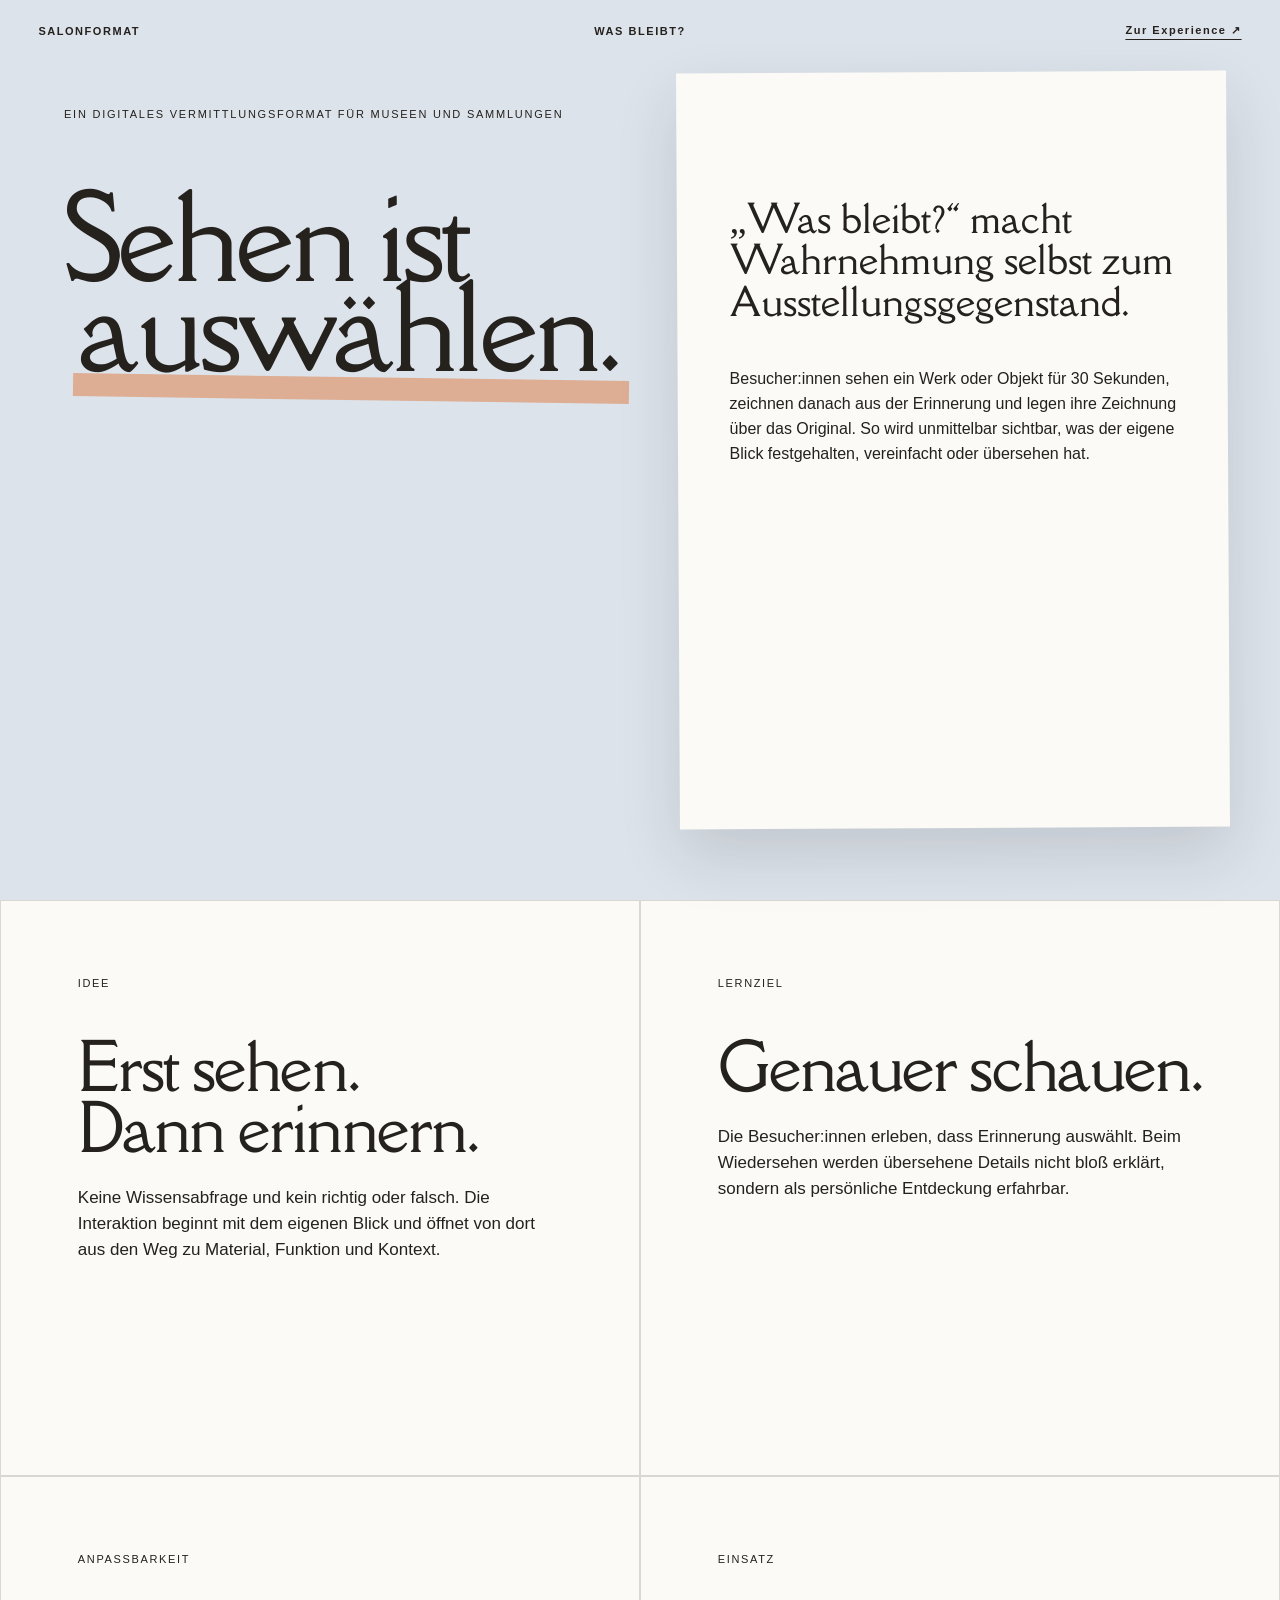
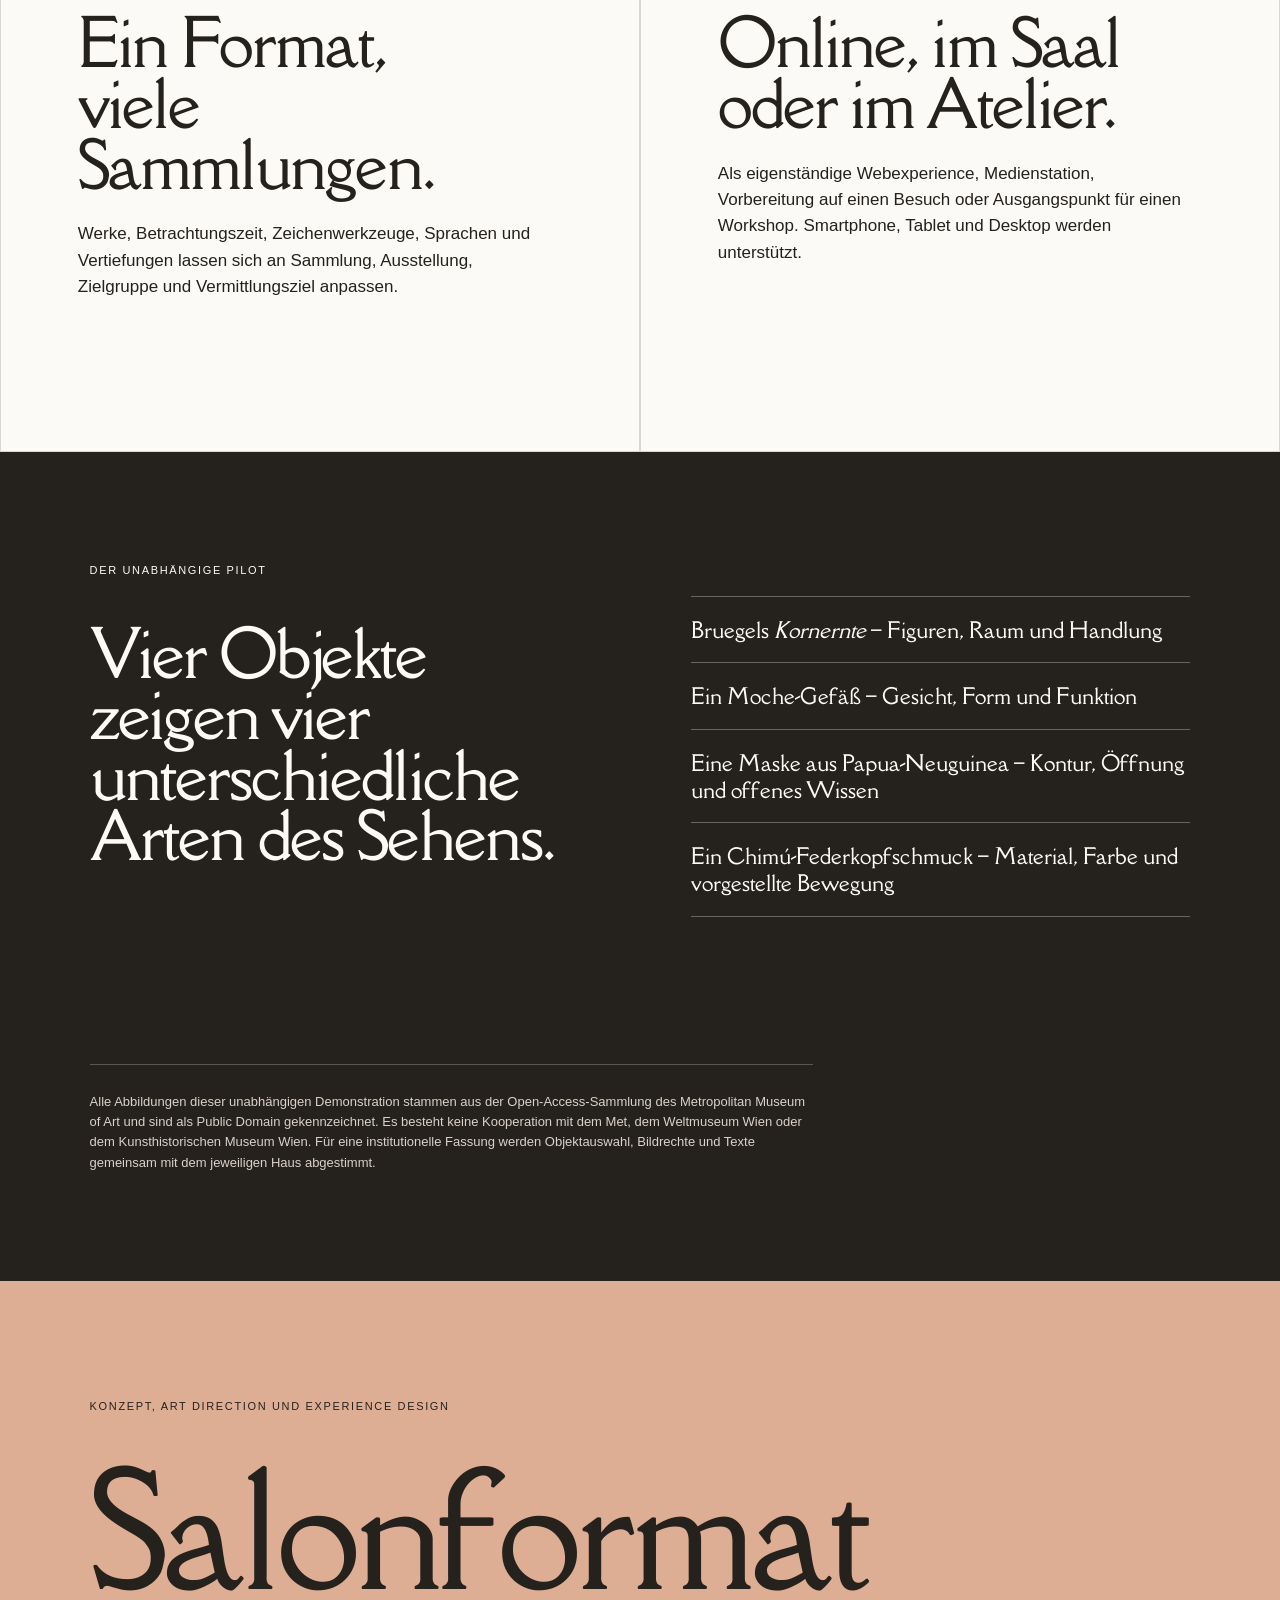
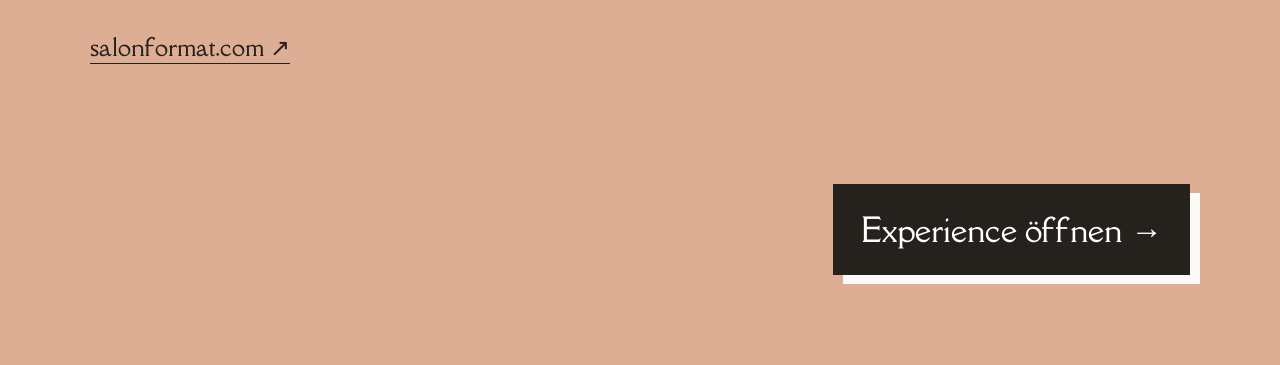
==== institutions.html @ a473eda8 "Complete the institutional museum pilot" ====
<!doctype html>
<html lang="de">
<head>
  <meta charset="UTF-8">
  <meta name="viewport" content="width=device-width,initial-scale=1,viewport-fit=cover">
  <meta name="theme-color" content="#dce3eb">
  <title>Was bleibt? — Für Museen</title>
  <link rel="preload" href="assets/DellaRespira-Regular.ttf" as="font" type="font/ttf" crossorigin>
  <link rel="stylesheet" href="institutions.css?v=2">
  <link rel="stylesheet" href="institutions-overrides.css?v=1">
</head>
<body>
  <header><a href="index.html#prologue">SALONFORMAT</a><span>WAS BLEIBT?</span><a href="index.html#prologue">Zur Experience ↗</a></header>
  <main>
    <section class="hero">
      <p>Ein digitales Vermittlungsformat für Museen und Sammlungen</p>
      <h1>Sehen ist<br><em>auswählen.</em></h1>
      <div class="hero-copy"><strong>„Was bleibt?“ macht Wahrnehmung selbst zum Ausstellungsgegenstand.</strong><p>Besucher:innen sehen ein Werk oder Objekt für 30 Sekunden, zeichnen danach aus der Erinnerung und legen ihre Zeichnung über das Original. So wird unmittelbar sichtbar, was der eigene Blick festgehalten, vereinfacht oder übersehen hat.</p></div>
    </section>
    <section class="facts" aria-label="Projektübersicht">
      <article><span>Idee</span><h2>Erst sehen.<br>Dann erinnern.</h2><p>Keine Wissensabfrage und kein richtig oder falsch. Die Interaktion beginnt mit dem eigenen Blick und öffnet von dort aus den Weg zu Material, Funktion und Kontext.</p></article>
      <article><span>Lernziel</span><h2>Genauer schauen.</h2><p>Die Besucher:innen erleben, dass Erinnerung auswählt. Beim Wiedersehen werden übersehene Details nicht bloß erklärt, sondern als persönliche Entdeckung erfahrbar.</p></article>
      <article><span>Anpassbarkeit</span><h2>Ein Format,<br>viele Sammlungen.</h2><p>Werke, Betrachtungszeit, Zeichenwerkzeuge, Sprachen und Vertiefungen lassen sich an Sammlung, Ausstellung, Zielgruppe und Vermittlungsziel anpassen.</p></article>
      <article><span>Einsatz</span><h2>Online, im Saal<br>oder im Atelier.</h2><p>Als eigenständige Webexperience, Medienstation, Vorbereitung auf einen Besuch oder Ausgangspunkt für einen Workshop. Smartphone, Tablet und Desktop werden unterstützt.</p></article>
    </section>
    <section class="pilot">
      <div><span>Der unabhängige Pilot</span><h2>Vier Objekte zeigen vier unterschiedliche Arten des Sehens.</h2></div>
      <ol><li>Bruegels <i>Kornernte</i> – Figuren, Raum und Handlung</li><li>Ein Moche-Gefäß – Gesicht, Form und Funktion</li><li>Eine Maske aus Papua-Neuguinea – Kontur, Öffnung und offenes Wissen</li><li>Ein Chimú-Federkopfschmuck – Material, Farbe und vorgestellte Bewegung</li></ol>
      <p class="legal">Alle Abbildungen dieser unabhängigen Demonstration stammen aus der Open-Access-Sammlung des Metropolitan Museum of Art und sind als Public Domain gekennzeichnet. Es besteht keine Kooperation mit dem Met, dem Weltmuseum Wien oder dem Kunsthistorischen Museum Wien. Für eine institutionelle Fassung werden Objektauswahl, Bildrechte und Texte gemeinsam mit dem jeweiligen Haus abgestimmt.</p>
    </section>
    <section class="contact"><p>Konzept, Art Direction und Experience Design</p><h2>Salonformat</h2><a href="https://salonformat.com">salonformat.com ↗</a><a class="experience-link" href="index.html#prologue">Experience öffnen →</a></section>
  </main>
</body>
</html>
---- institutions.css ----
@font-face{font-family:Della;src:url('assets/DellaRespira-Regular.ttf')}*{box-sizing:border-box}html{background:#dce3eb;color:#25211d}body{margin:0;font-family:Arial,sans-serif}a{color:inherit;text-decoration:none}header{position:fixed;z-index:5;inset:0 0 auto;display:grid;grid-template-columns:1fr auto 1fr;align-items:center;padding:24px 3vw;font-size:11px;font-weight:700;letter-spacing:.14em}header a:last-child{text-align:right;text-decoration:underline;text-underline-offset:5px}main{overflow:hidden}.hero{position:relative;min-height:100svh;padding:12vh 5vw 8vh}.hero:before{content:"";position:absolute;right:4vw;top:8vh;width:43vw;height:84vh;background:#fbfaf6;box-shadow:0 26px 62px rgba(37,33,29,.14);transform:rotate(-.3deg)}.hero>p{position:relative;margin:0;font-size:11px;letter-spacing:.16em;text-transform:uppercase}.hero h1{position:relative;width:54vw;margin:8vh 0 0;font:clamp(74px,11vw,168px)/.74 Della;letter-spacing:-.035em}.hero h1 em{position:relative;margin-left:.25em;font-style:normal}.hero h1 em:after{content:"";position:absolute;z-index:-1;left:-.04em;right:-.1em;bottom:.04em;height:.2em;background:#deae94;transform:rotate(.8deg)}.hero-copy{position:absolute;z-index:2;right:8vw;top:22vh;width:35vw}.hero-copy strong{display:block;font:clamp(29px,3vw,44px)/1.08 Della}.hero-copy p{margin-top:5vh;max-width:52ch;font-size:16px;line-height:1.55}.facts{display:grid;grid-template-columns:repeat(2,1fr);background:#fbfaf6}.facts article{min-height:64vh;padding:8vh 6vw;border:1px solid rgba(37,33,29,.16)}.facts span,.pilot span,.contact>p{font-size:11px;letter-spacing:.15em;text-transform:uppercase}.facts h2,.pilot h2,.contact h2{margin:5vh 0 3vh;font:clamp(43px,5vw,74px)/.95 Della;letter-spacing:-.03em}.facts p{max-width:50ch;font-size:17px;line-height:1.55}.pilot{display:grid;grid-template-columns:1fr 1fr;gap:8vw;padding:12vh 7vw;background:#25211d;color:#fbfaf6}.pilot ol{margin:4vh 0 0;padding:0;list-style:none}.pilot li{padding:19px 0;border-top:1px solid rgba(255,255,255,.3);font:21px/1.3 Della}.pilot li:last-child{border-bottom:1px solid rgba(255,255,255,.3)}.legal{grid-column:1/-1;margin:5vh 0 0;padding-top:3vh;border-top:1px solid rgba(255,255,255,.24);max-width:100ch;font-size:13px;line-height:1.55;color:#d9d2c8}.contact{position:relative;min-height:76vh;padding:12vh 7vw;background:#deae94}.contact h2{font-size:clamp(76px,12vw,180px)}.contact>a{display:block;width:max-content;margin-top:15px;font:24px Della;border-bottom:1px solid}.contact .experience-link{position:absolute;right:7vw;bottom:10vh;padding:24px 28px;background:#25211d;color:#fff;border:0;font-size:32px;box-shadow:10px 9px 0 #fbfaf6}@media(max-width:760px){header{padding:18px 5vw;font-size:9px}header span{display:none}.hero{min-height:auto;padding:13vh 6vw 8vh}.hero:before{position:relative;display:block;right:auto;top:auto;width:100%;height:52vh;margin-top:8vh}.hero h1{position:absolute;z-index:2;top:16vh;left:6vw;width:88vw;margin:0;font-size:20vw}.hero-copy{position:relative;right:auto;top:auto;width:auto;margin-top:7vh}.hero-copy strong{font-size:30px}.hero-copy p{font-size:15px}.facts{display:block}.facts article{min-height:0;padding:8vh 7vw}.facts h2{font-size:47px}.facts p{font-size:16px}.pilot{display:block;padding:10vh 7vw}.pilot h2{font-size:45px}.pilot ol{margin-top:7vh}.pilot li{font-size:19px}.legal{margin-top:7vh}.contact{min-height:70vh;padding:10vh 7vw}.contact h2{font-size:22vw}.contact .experience-link{left:7vw;right:auto;bottom:8vh;font-size:24px}}
---- institutions-overrides.css ----
@media (min-width: 761px) {
  .hero h1 {
    width: 46vw;
    font-size: clamp(70px, 9vw, 132px);
    line-height: .78;
  }

  .hero h1 em {
    margin-left: .12em;
  }
}
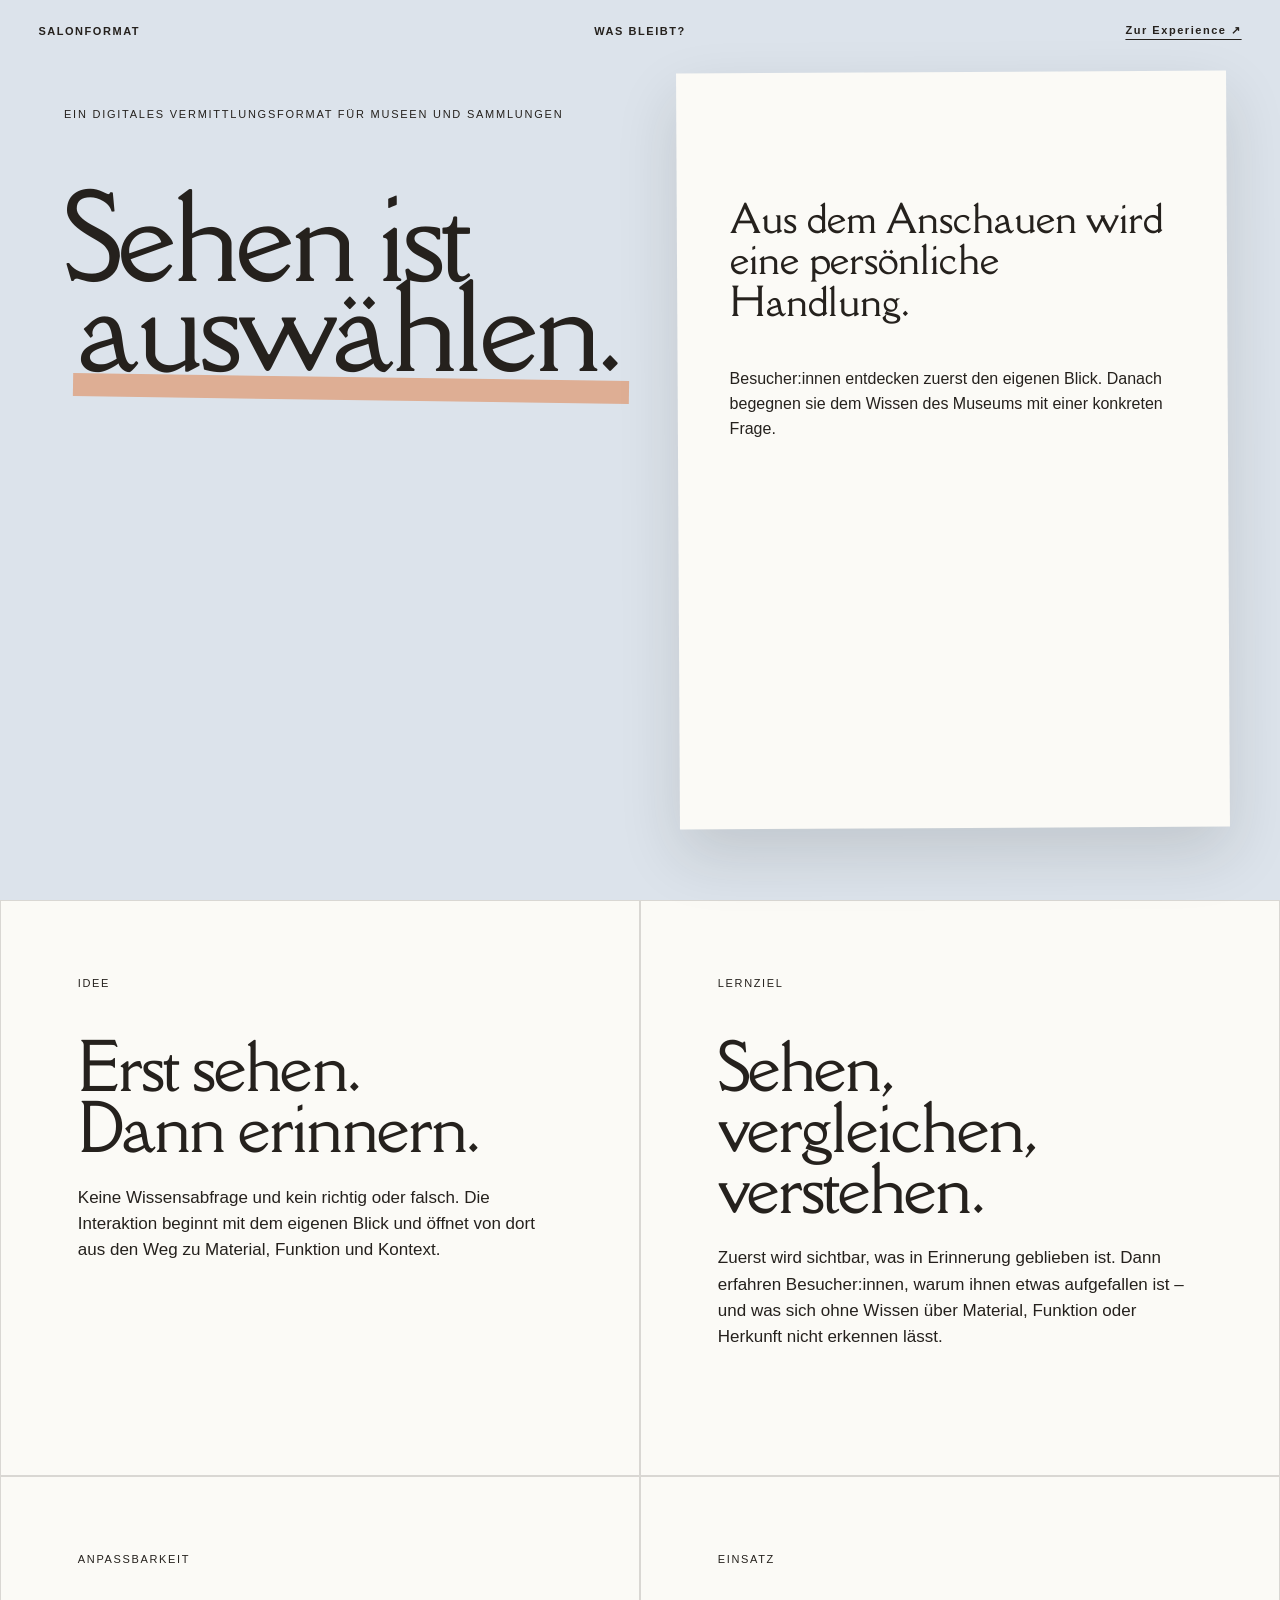
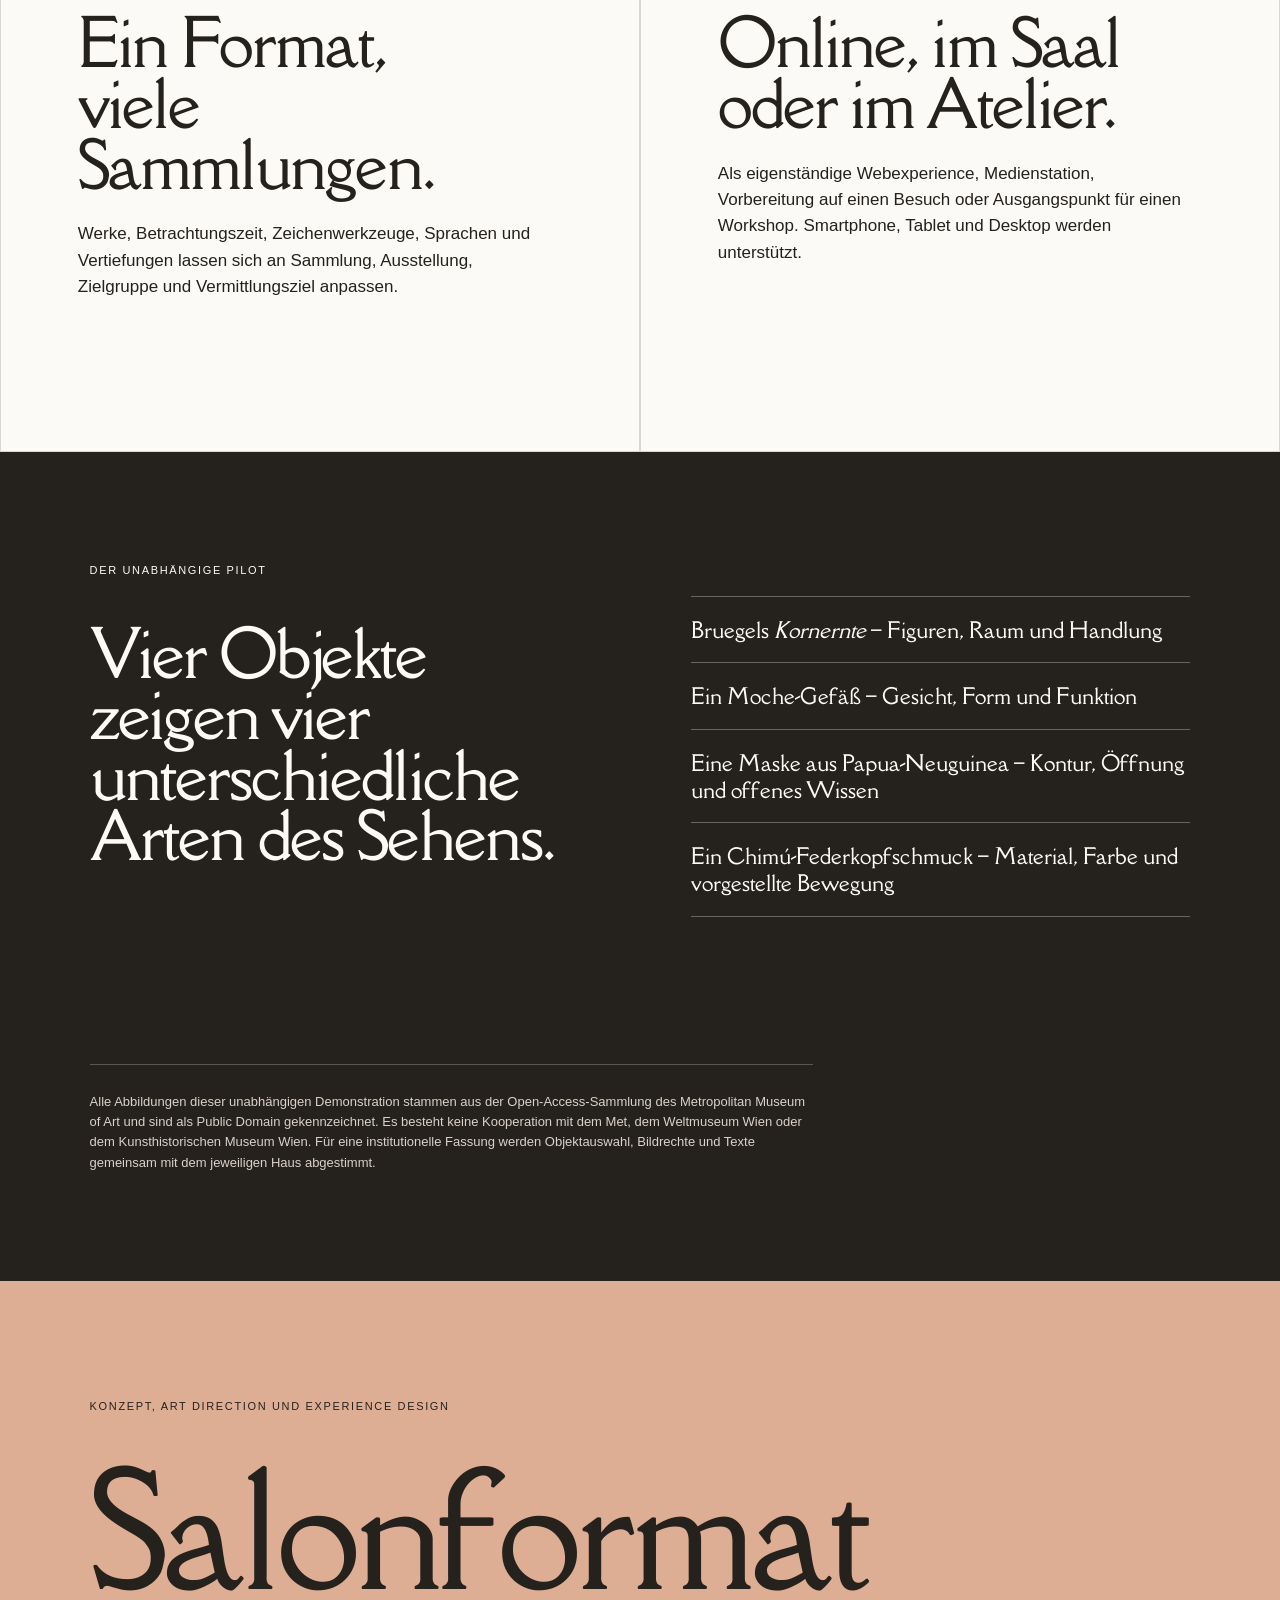
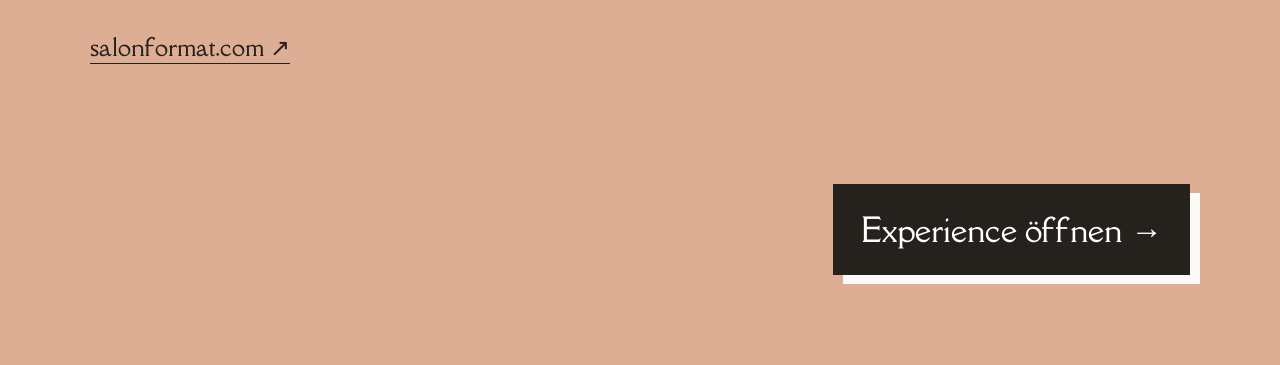
==== commit 1a0cafde: "Connect perception with museum context" ====
--- a/institutions.html
+++ b/institutions.html
@@ -7,7 +7,7 @@
   <title>Was bleibt? — Für Museen</title>
   <link rel="preload" href="assets/DellaRespira-Regular.ttf" as="font" type="font/ttf" crossorigin>
   <link rel="stylesheet" href="institutions.css?v=2">
-  <link rel="stylesheet" href="institutions-overrides.css?v=1">
+  <link rel="stylesheet" href="institutions-overrides.css?v=2">
 </head>
 <body>
   <header><a href="index.html#prologue">SALONFORMAT</a><span>WAS BLEIBT?</span><a href="index.html#prologue">Zur Experience ↗</a></header>
@@ -15,11 +15,11 @@
     <section class="hero">
       <p>Ein digitales Vermittlungsformat für Museen und Sammlungen</p>
       <h1>Sehen ist<br><em>auswählen.</em></h1>
-      <div class="hero-copy"><strong>„Was bleibt?“ macht Wahrnehmung selbst zum Ausstellungsgegenstand.</strong><p>Besucher:innen sehen ein Werk oder Objekt für 30 Sekunden, zeichnen danach aus der Erinnerung und legen ihre Zeichnung über das Original. So wird unmittelbar sichtbar, was der eigene Blick festgehalten, vereinfacht oder übersehen hat.</p></div>
+      <div class="hero-copy"><strong>Aus dem Anschauen wird eine persönliche Handlung.</strong><p>Besucher:innen entdecken zuerst den eigenen Blick. Danach begegnen sie dem Wissen des Museums mit einer konkreten Frage.</p></div>
     </section>
     <section class="facts" aria-label="Projektübersicht">
       <article><span>Idee</span><h2>Erst sehen.<br>Dann erinnern.</h2><p>Keine Wissensabfrage und kein richtig oder falsch. Die Interaktion beginnt mit dem eigenen Blick und öffnet von dort aus den Weg zu Material, Funktion und Kontext.</p></article>
-      <article><span>Lernziel</span><h2>Genauer schauen.</h2><p>Die Besucher:innen erleben, dass Erinnerung auswählt. Beim Wiedersehen werden übersehene Details nicht bloß erklärt, sondern als persönliche Entdeckung erfahrbar.</p></article>
+      <article><span>Lernziel</span><h2>Sehen, vergleichen, verstehen.</h2><p>Zuerst wird sichtbar, was in Erinnerung geblieben ist. Dann erfahren Besucher:innen, warum ihnen etwas aufgefallen ist – und was sich ohne Wissen über Material, Funktion oder Herkunft nicht erkennen lässt.</p></article>
       <article><span>Anpassbarkeit</span><h2>Ein Format,<br>viele Sammlungen.</h2><p>Werke, Betrachtungszeit, Zeichenwerkzeuge, Sprachen und Vertiefungen lassen sich an Sammlung, Ausstellung, Zielgruppe und Vermittlungsziel anpassen.</p></article>
       <article><span>Einsatz</span><h2>Online, im Saal<br>oder im Atelier.</h2><p>Als eigenständige Webexperience, Medienstation, Vorbereitung auf einen Besuch oder Ausgangspunkt für einen Workshop. Smartphone, Tablet und Desktop werden unterstützt.</p></article>
     </section>
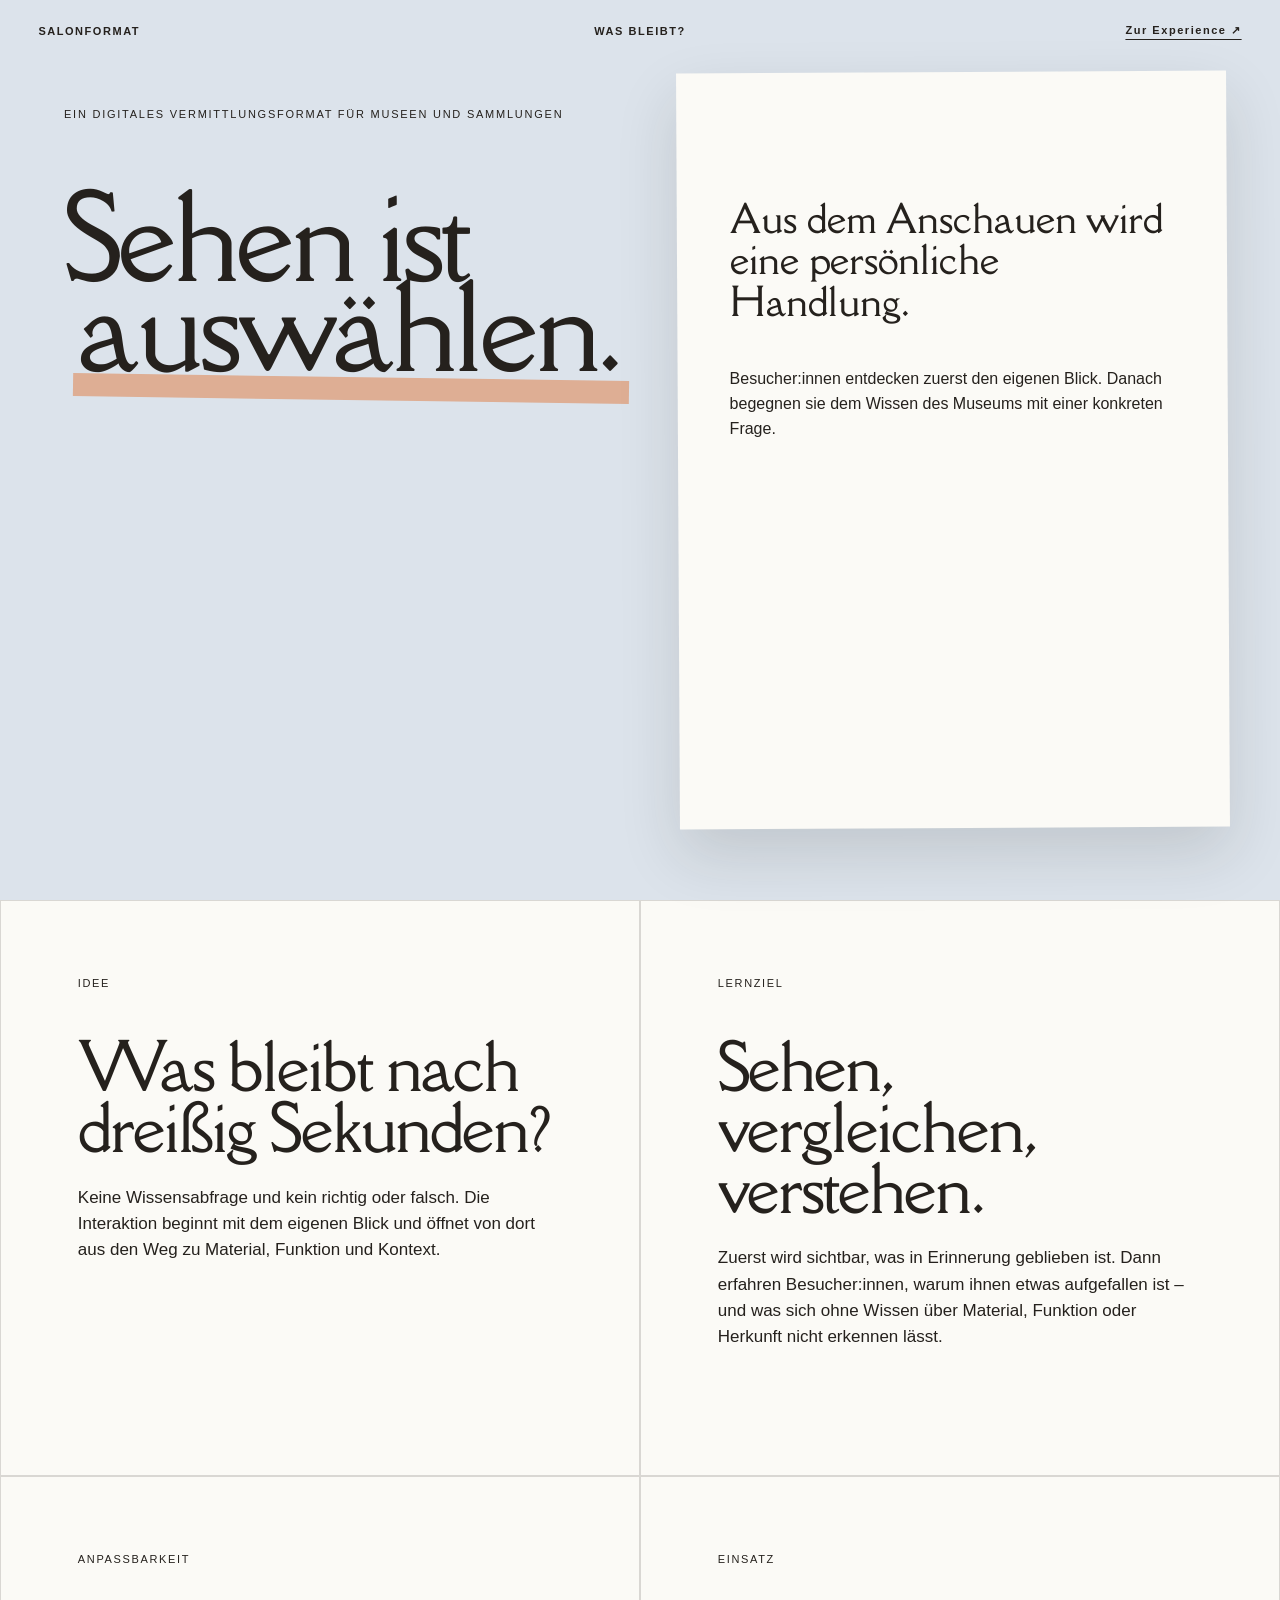
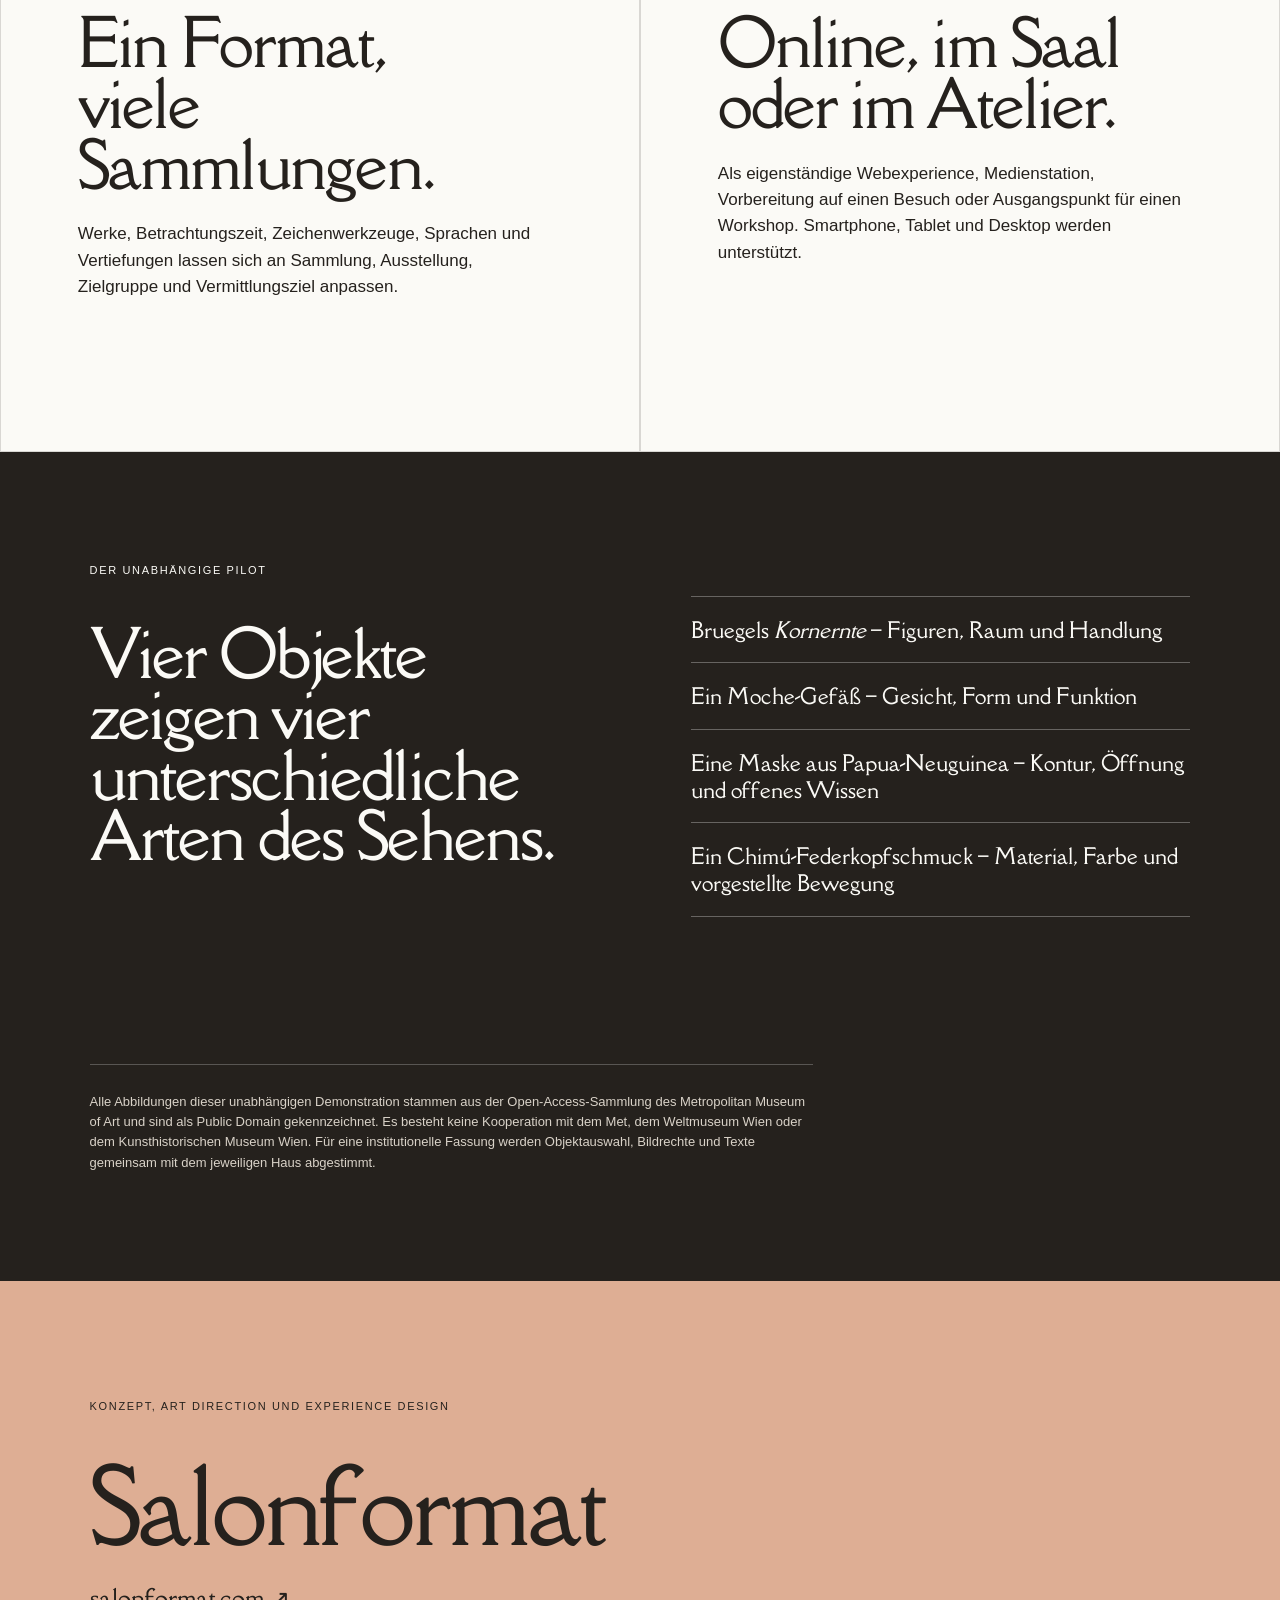
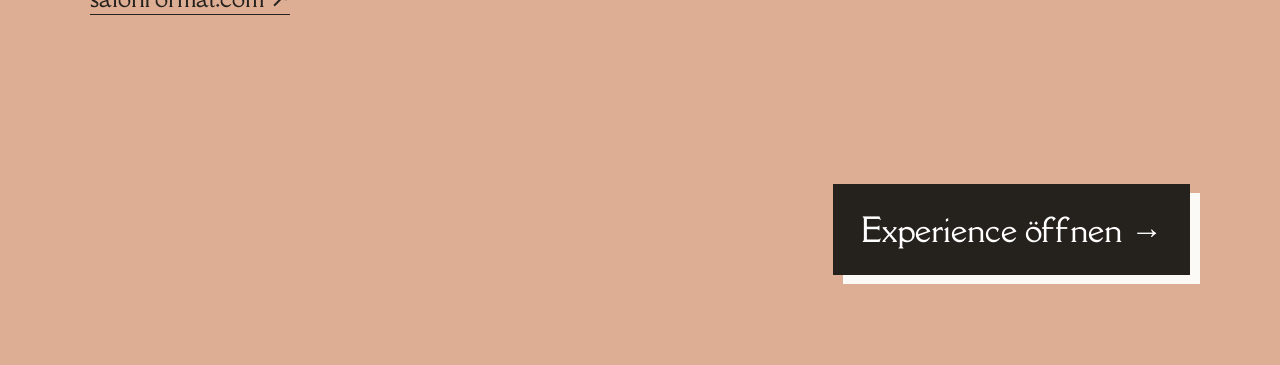
==== commit a5ec9e88: "Refine the institutional project language" ====
--- a/institutions.html
+++ b/institutions.html
@@ -7,7 +7,7 @@
   <title>Was bleibt? — Für Museen</title>
   <link rel="preload" href="assets/DellaRespira-Regular.ttf" as="font" type="font/ttf" crossorigin>
   <link rel="stylesheet" href="institutions.css?v=2">
-  <link rel="stylesheet" href="institutions-overrides.css?v=2">
+  <link rel="stylesheet" href="institutions-overrides.css?v=3">
 </head>
 <body>
   <header><a href="index.html#prologue">SALONFORMAT</a><span>WAS BLEIBT?</span><a href="index.html#prologue">Zur Experience ↗</a></header>
@@ -18,7 +18,7 @@
       <div class="hero-copy"><strong>Aus dem Anschauen wird eine persönliche Handlung.</strong><p>Besucher:innen entdecken zuerst den eigenen Blick. Danach begegnen sie dem Wissen des Museums mit einer konkreten Frage.</p></div>
     </section>
     <section class="facts" aria-label="Projektübersicht">
-      <article><span>Idee</span><h2>Erst sehen.<br>Dann erinnern.</h2><p>Keine Wissensabfrage und kein richtig oder falsch. Die Interaktion beginnt mit dem eigenen Blick und öffnet von dort aus den Weg zu Material, Funktion und Kontext.</p></article>
+      <article><span>Idee</span><h2>Was bleibt nach dreißig Sekunden?</h2><p>Keine Wissensabfrage und kein richtig oder falsch. Die Interaktion beginnt mit dem eigenen Blick und öffnet von dort aus den Weg zu Material, Funktion und Kontext.</p></article>
       <article><span>Lernziel</span><h2>Sehen, vergleichen, verstehen.</h2><p>Zuerst wird sichtbar, was in Erinnerung geblieben ist. Dann erfahren Besucher:innen, warum ihnen etwas aufgefallen ist – und was sich ohne Wissen über Material, Funktion oder Herkunft nicht erkennen lässt.</p></article>
       <article><span>Anpassbarkeit</span><h2>Ein Format,<br>viele Sammlungen.</h2><p>Werke, Betrachtungszeit, Zeichenwerkzeuge, Sprachen und Vertiefungen lassen sich an Sammlung, Ausstellung, Zielgruppe und Vermittlungsziel anpassen.</p></article>
       <article><span>Einsatz</span><h2>Online, im Saal<br>oder im Atelier.</h2><p>Als eigenständige Webexperience, Medienstation, Vorbereitung auf einen Besuch oder Ausgangspunkt für einen Workshop. Smartphone, Tablet und Desktop werden unterstützt.</p></article>
--- a/institutions-overrides.css
+++ b/institutions-overrides.css
@@ -8,4 +8,14 @@
   .hero h1 em {
     margin-left: .12em;
   }
+
+  .contact h2 {
+    font-size: clamp(64px, 8vw, 118px);
+  }
 }
+
+@media (max-width: 760px) {
+  .contact h2 {
+    font-size: clamp(54px, 16vw, 76px);
+  }
+}
